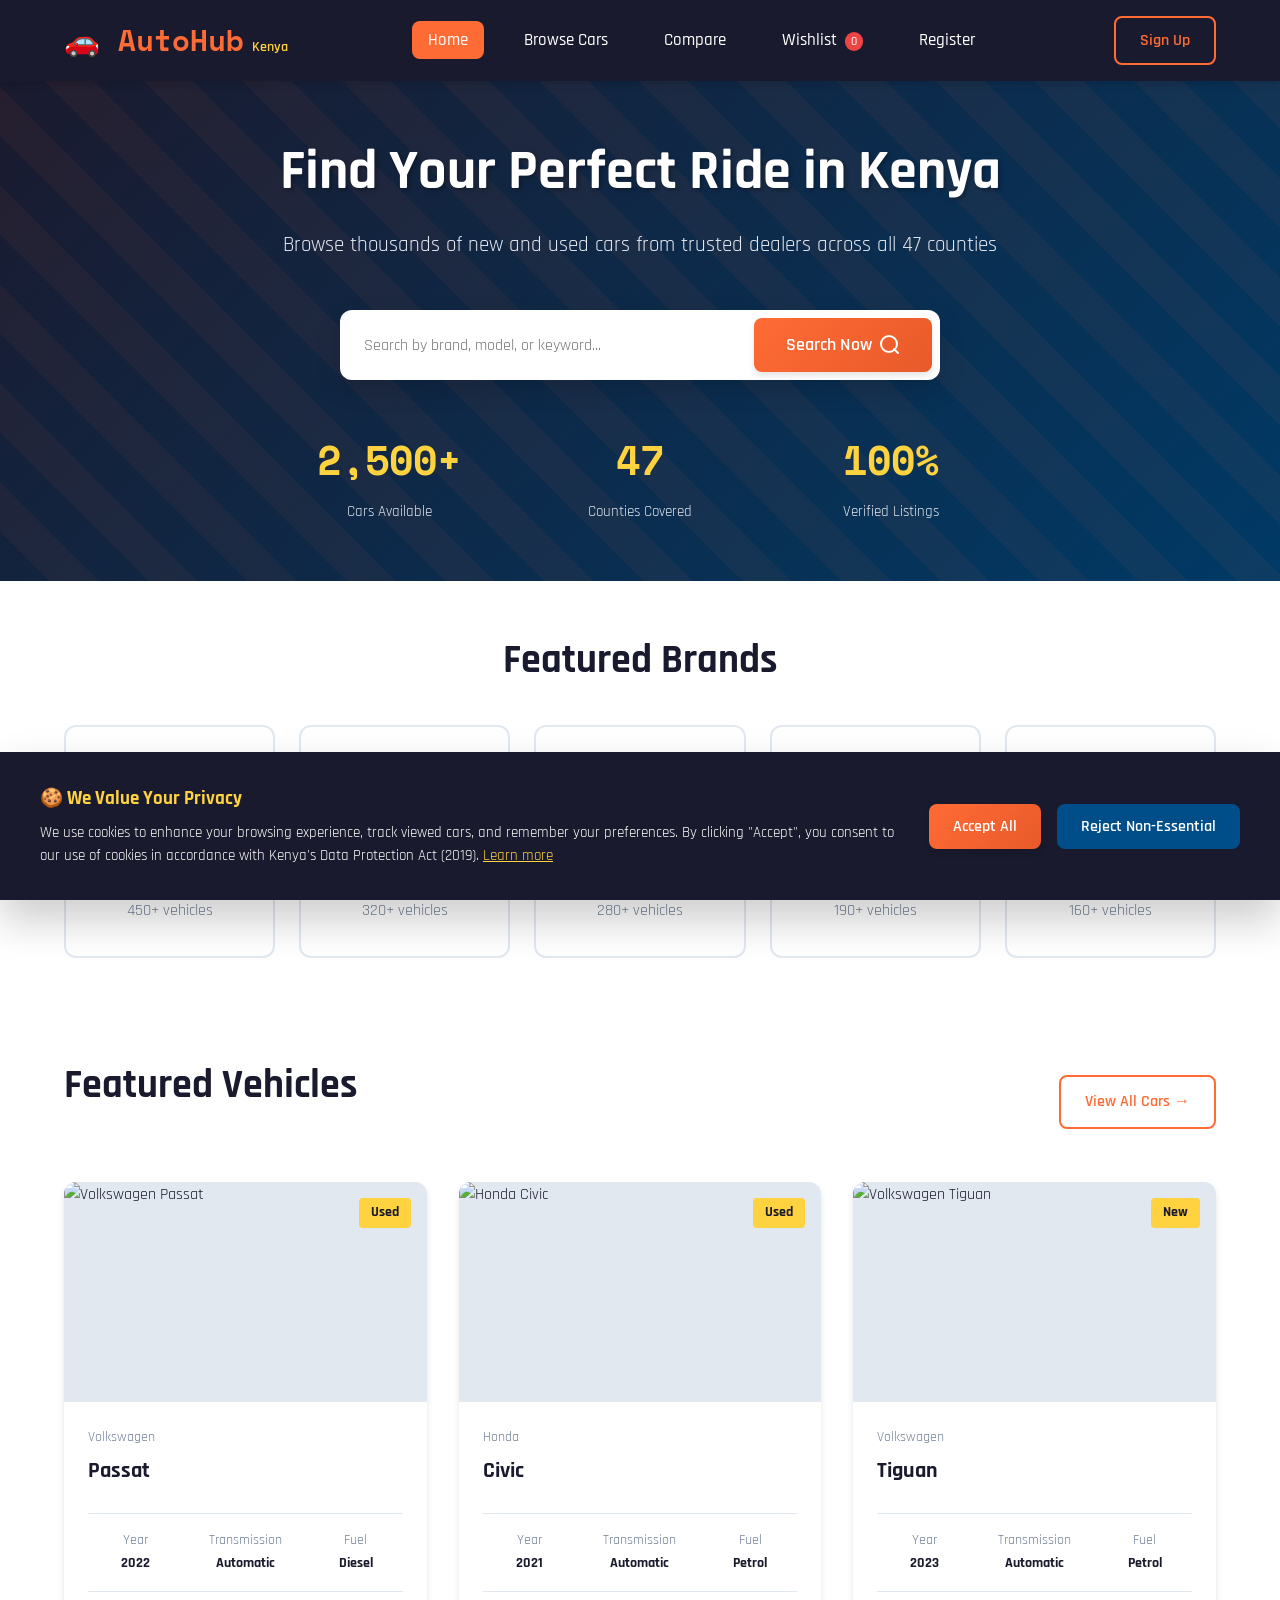
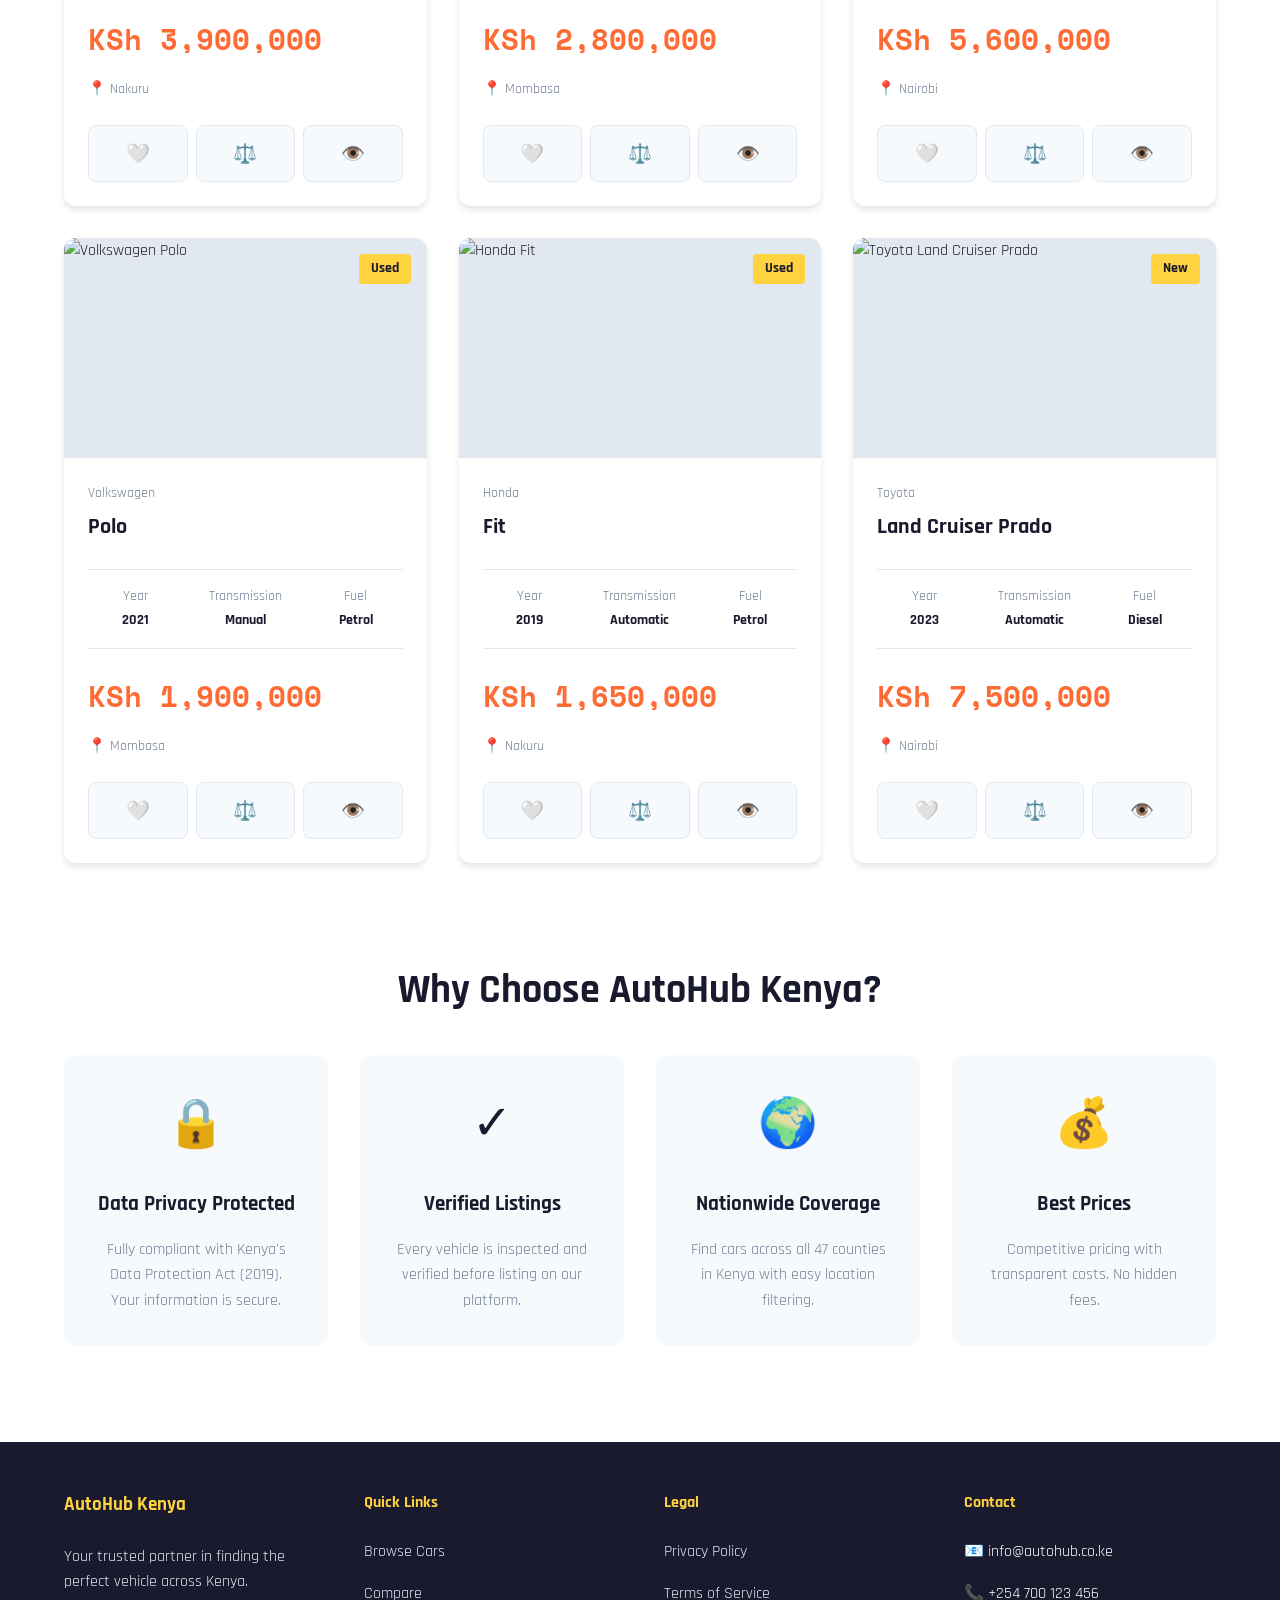
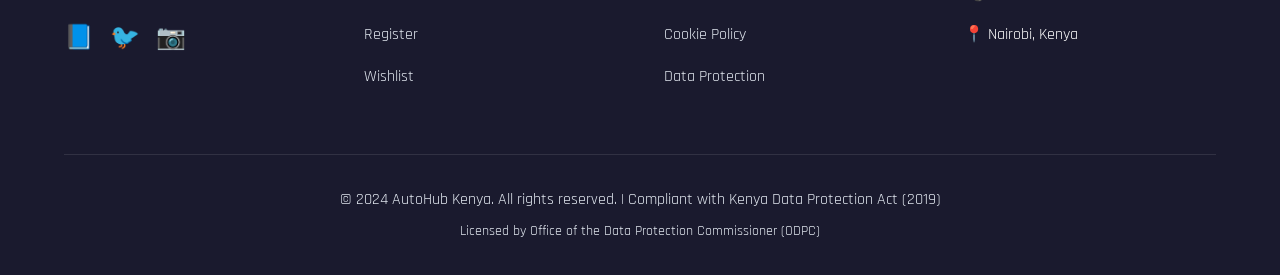
==== index.html @ 80963047 "Add files via upload" ====
<!DOCTYPE html>
<html lang="en">
<head>
    <meta charset="UTF-8">
    <meta name="viewport" content="width=device-width, initial-scale=1.0">
    <meta name="description" content="Kenya's trusted marketplace for new and used cars. Find Toyota, Nissan, Honda, Subaru, and Volkswagen vehicles.">
    <title>AutoHub Kenya - Your Trusted Car Marketplace</title>
    <link rel="stylesheet" href="styles.css">
    <link rel="preconnect" href="https://fonts.googleapis.com">
    <link rel="preconnect" href="https://fonts.gstatic.com" crossorigin>
    <link href="https://fonts.googleapis.com/css2?family=Rajdhani:wght@400;500;600;700&family=Space+Mono:wght@400;700&display=swap" rel="stylesheet">
</head>
<body>
    <!-- Cookie Consent Banner -->
    <div id="cookieConsent" class="cookie-consent hidden">
        <div class="cookie-content">
            <div class="cookie-text">
                <h3>🍪 We Value Your Privacy</h3>
                <p>We use cookies to enhance your browsing experience, track viewed cars, and remember your preferences. By clicking "Accept", you consent to our use of cookies in accordance with Kenya's Data Protection Act (2019). <a href="privacy.html">Learn more</a></p>
            </div>
            <div class="cookie-actions">
                <button id="acceptCookies" class="btn btn-primary">Accept All</button>
                <button id="rejectCookies" class="btn btn-secondary">Reject Non-Essential</button>
            </div>
        </div>
    </div>

    <!-- Navigation -->
    <nav class="navbar">
        <div class="container">
            <div class="nav-brand">
                <a href="index.html">
                    <span class="logo">🚗 AutoHub</span>
                    <span class="logo-subtitle">Kenya</span>
                </a>
            </div>
            <ul class="nav-menu" id="navMenu">
                <li><a href="index.html" class="active">Home</a></li>
                <li><a href="listings.html">Browse Cars</a></li>
                <li><a href="comparison.html">Compare</a></li>
                <li><a href="wishlist.html">Wishlist <span id="wishlistCount" class="badge">0</span></a></li>
                <li><a href="register.html">Register</a></li>
            </ul>
            <div class="nav-actions">
                <button class="btn btn-outline" onclick="location.href='register.html'">Sign Up</button>
                <button class="hamburger" id="hamburger">
                    <span></span>
                    <span></span>
                    <span></span>
                </button>
            </div>
        </div>
    </nav>

    <!-- Hero Section -->
    <section class="hero">
        <div class="hero-overlay"></div>
        <div class="hero-content">
            <h1 class="hero-title">Find Your Perfect Ride in Kenya</h1>
            <p class="hero-subtitle">Browse thousands of new and used cars from trusted dealers across all 47 counties</p>
            <div class="hero-search">
                <input type="text" placeholder="Search by brand, model, or keyword..." id="heroSearch">
                <button class="btn btn-primary btn-large" onclick="searchFromHero()">
                    <span>Search Now</span>
                    <svg width="20" height="20" viewBox="0 0 20 20" fill="none">
                        <path d="M9 17A8 8 0 1 0 9 1a8 8 0 0 0 0 16zM18 18l-4-4" stroke="currentColor" stroke-width="2" stroke-linecap="round"/>
                    </svg>
                </button>
            </div>
            <div class="hero-stats">
                <div class="stat">
                    <span class="stat-number">2,500+</span>
                    <span class="stat-label">Cars Available</span>
                </div>
                <div class="stat">
                    <span class="stat-number">47</span>
                    <span class="stat-label">Counties Covered</span>
                </div>
                <div class="stat">
                    <span class="stat-number">100%</span>
                    <span class="stat-label">Verified Listings</span>
                </div>
            </div>
        </div>
    </section>

    <!-- Featured Brands -->
    <section class="brands-section">
        <div class="container">
            <h2 class="section-title">Featured Brands</h2>
            <div class="brands-grid">
                <div class="brand-card" data-brand="toyota">
                    <div class="brand-icon">🚙</div>
                    <h3>Toyota</h3>
                    <p>450+ vehicles</p>
                </div>
                <div class="brand-card" data-brand="nissan">
                    <div class="brand-icon">🚗</div>
                    <h3>Nissan</h3>
                    <p>320+ vehicles</p>
                </div>
                <div class="brand-card" data-brand="honda">
                    <div class="brand-icon">🏎️</div>
                    <h3>Honda</h3>
                    <p>280+ vehicles</p>
                </div>
                <div class="brand-card" data-brand="subaru">
                    <div class="brand-icon">🚐</div>
                    <h3>Subaru</h3>
                    <p>190+ vehicles</p>
                </div>
                <div class="brand-card" data-brand="volkswagen">
                    <div class="brand-icon">🚕</div>
                    <h3>Volkswagen</h3>
                    <p>160+ vehicles</p>
                </div>
            </div>
        </div>
    </section>

    <!-- Featured Cars -->
    <section class="featured-section">
        <div class="container">
            <div class="section-header">
                <h2 class="section-title">Featured Vehicles</h2>
                <a href="listings.html" class="btn btn-outline">View All Cars →</a>
            </div>
            <div class="cars-grid" id="featuredCars">
                <!-- Featured cars will be dynamically loaded here -->
            </div>
        </div>
    </section>

    <!-- Why Choose Us -->
    <section class="features-section">
        <div class="container">
            <h2 class="section-title">Why Choose AutoHub Kenya?</h2>
            <div class="features-grid">
                <div class="feature-card">
                    <div class="feature-icon">🔒</div>
                    <h3>Data Privacy Protected</h3>
                    <p>Fully compliant with Kenya's Data Protection Act (2019). Your information is secure.</p>
                </div>
                <div class="feature-card">
                    <div class="feature-icon">✓</div>
                    <h3>Verified Listings</h3>
                    <p>Every vehicle is inspected and verified before listing on our platform.</p>
                </div>
                <div class="feature-card">
                    <div class="feature-icon">🌍</div>
                    <h3>Nationwide Coverage</h3>
                    <p>Find cars across all 47 counties in Kenya with easy location filtering.</p>
                </div>
                <div class="feature-card">
                    <div class="feature-icon">💰</div>
                    <h3>Best Prices</h3>
                    <p>Competitive pricing with transparent costs. No hidden fees.</p>
                </div>
            </div>
        </div>
    </section>

    <!-- Footer -->
    <footer class="footer">
        <div class="container">
            <div class="footer-grid">
                <div class="footer-col">
                    <h3>AutoHub Kenya</h3>
                    <p>Your trusted partner in finding the perfect vehicle across Kenya.</p>
                    <div class="social-links">
                        <a href="#" aria-label="Facebook">📘</a>
                        <a href="#" aria-label="Twitter">🐦</a>
                        <a href="#" aria-label="Instagram">📷</a>
                    </div>
                </div>
                <div class="footer-col">
                    <h4>Quick Links</h4>
                    <ul>
                        <li><a href="listings.html">Browse Cars</a></li>
                        <li><a href="comparison.html">Compare</a></li>
                        <li><a href="register.html">Register</a></li>
                        <li><a href="wishlist.html">Wishlist</a></li>
                    </ul>
                </div>
                <div class="footer-col">
                    <h4>Legal</h4>
                    <ul>
                        <li><a href="privacy.html">Privacy Policy</a></li>
                        <li><a href="terms.html">Terms of Service</a></li>
                        <li><a href="privacy.html#cookies">Cookie Policy</a></li>
                        <li><a href="privacy.html#data-protection">Data Protection</a></li>
                    </ul>
                </div>
                <div class="footer-col">
                    <h4>Contact</h4>
                    <ul>
                        <li>📧 info@autohub.co.ke</li>
                        <li>📞 +254 700 123 456</li>
                        <li>📍 Nairobi, Kenya</li>
                    </ul>
                </div>
            </div>
            <div class="footer-bottom">
                <p>&copy; 2024 AutoHub Kenya. All rights reserved. | Compliant with Kenya Data Protection Act (2019)</p>
                <p class="footer-legal">Licensed by Office of the Data Protection Commissioner (ODPC)</p>
            </div>
        </div>
    </footer>

    <script src="script.js"></script>
</body>
</html>
---- styles.css ----
/* ========================================
   AutoHub Kenya - Modern Car Marketplace
   Professional & Vibrant Design System
   ======================================== */

/* CSS Variables */
:root {
    /* Primary Colors - Vibrant Automotive Theme */
    --primary-color: #FF6B35;
    --primary-dark: #E85A2A;
    --primary-light: #FF8C61;
    --secondary-color: #004E89;
    --secondary-dark: #003A66;
    --accent-color: #FFD23F;
    
    /* Neutral Colors */
    --dark: #1A1A2E;
    --dark-secondary: #16213E;
    --gray-dark: #4A5568;
    --gray-medium: #718096;
    --gray-light: #E2E8F0;
    --gray-ultralight: #F7FAFC;
    --white: #FFFFFF;
    
    /* Status Colors */
    --success: #10B981;
    --error: #EF4444;
    --warning: #F59E0B;
    --info: #3B82F6;
    
    /* Typography */
    --font-primary: 'Rajdhani', sans-serif;
    --font-mono: 'Space Mono', monospace;
    
    /* Spacing */
    --spacing-xs: 0.5rem;
    --spacing-sm: 1rem;
    --spacing-md: 1.5rem;
    --spacing-lg: 2rem;
    --spacing-xl: 3rem;
    
    /* Border Radius */
    --radius-sm: 4px;
    --radius-md: 8px;
    --radius-lg: 12px;
    --radius-xl: 20px;
    
    /* Shadows */
    --shadow-sm: 0 1px 3px rgba(0,0,0,0.12);
    --shadow-md: 0 4px 6px rgba(0,0,0,0.1);
    --shadow-lg: 0 10px 25px rgba(0,0,0,0.15);
    --shadow-xl: 0 20px 40px rgba(0,0,0,0.2);
    
    /* Transitions */
    --transition-fast: 0.2s ease;
    --transition-normal: 0.3s ease;
    --transition-slow: 0.5s ease;
}

/* Reset & Base Styles */
* {
    margin: 0;
    padding: 0;
    box-sizing: border-box;
}

html {
    scroll-behavior: smooth;
}

body {
    font-family: var(--font-primary);
    background: var(--white);
    color: var(--dark);
    line-height: 1.6;
    overflow-x: hidden;
}

img {
    max-width: 100%;
    height: auto;
    display: block;
}

a {
    text-decoration: none;
    color: inherit;
    transition: var(--transition-fast);
}

ul {
    list-style: none;
}

/* Container */
.container {
    max-width: 1200px;
    margin: 0 auto;
    padding: 0 var(--spacing-md);
}

.container-narrow {
    max-width: 900px;
    margin: 0 auto;
    padding: 0 var(--spacing-md);
}

/* ========================================
   NAVIGATION BAR
   ======================================== */
.navbar {
    background: var(--dark);
    padding: var(--spacing-sm) 0;
    position: sticky;
    top: 0;
    z-index: 1000;
    box-shadow: var(--shadow-md);
}

.navbar .container {
    display: flex;
    justify-content: space-between;
    align-items: center;
}

.nav-brand a {
    display: flex;
    align-items: baseline;
    gap: var(--spacing-xs);
}

.logo {
    font-size: 1.8rem;
    font-weight: 700;
    color: var(--primary-color);
    font-family: var(--font-mono);
}

.logo-subtitle {
    font-size: 0.9rem;
    color: var(--accent-color);
    font-weight: 600;
}

.nav-menu {
    display: flex;
    gap: var(--spacing-md);
    align-items: center;
}

.nav-menu a {
    color: var(--white);
    font-weight: 500;
    font-size: 1.05rem;
    padding: var(--spacing-xs) var(--spacing-sm);
    border-radius: var(--radius-md);
    transition: var(--transition-fast);
    position: relative;
}

.nav-menu a:hover {
    background: rgba(255,255,255,0.1);
    color: var(--accent-color);
}

.nav-menu a.active {
    background: var(--primary-color);
    color: var(--white);
}

.badge {
    background: var(--error);
    color: var(--white);
    padding: 2px 6px;
    border-radius: 10px;
    font-size: 0.75rem;
    margin-left: 4px;
}

.hamburger {
    display: none;
    flex-direction: column;
    gap: 4px;
    background: none;
    border: none;
    cursor: pointer;
}

.hamburger span {
    width: 25px;
    height: 3px;
    background: var(--white);
    border-radius: 2px;
    transition: var(--transition-fast);
}

/* ========================================
   BUTTONS
   ======================================== */
.btn {
    padding: 0.75rem 1.5rem;
    border-radius: var(--radius-md);
    font-weight: 600;
    font-size: 1rem;
    border: none;
    cursor: pointer;
    transition: var(--transition-normal);
    display: inline-flex;
    align-items: center;
    gap: var(--spacing-xs);
    text-align: center;
    justify-content: center;
    font-family: var(--font-primary);
}

.btn-primary {
    background: linear-gradient(135deg, var(--primary-color), var(--primary-dark));
    color: var(--white);
    box-shadow: var(--shadow-md);
}

.btn-primary:hover {
    transform: translateY(-2px);
    box-shadow: var(--shadow-lg);
}

.btn-secondary {
    background: var(--secondary-color);
    color: var(--white);
}

.btn-secondary:hover {
    background: var(--secondary-dark);
}

.btn-outline {
    background: transparent;
    border: 2px solid var(--primary-color);
    color: var(--primary-color);
}

.btn-outline:hover {
    background: var(--primary-color);
    color: var(--white);
}

.btn-large {
    padding: 1rem 2rem;
    font-size: 1.1rem;
}

.btn-full {
    width: 100%;
}

/* ========================================
   HERO SECTION
   ======================================== */
.hero {
    position: relative;
    min-height: 500px;
    background: linear-gradient(135deg, var(--dark) 0%, var(--secondary-dark) 100%);
    display: flex;
    align-items: center;
    padding: var(--spacing-xl) 0;
    overflow: hidden;
}

.hero::before {
    content: '';
    position: absolute;
    top: 0;
    left: 0;
    right: 0;
    bottom: 0;
    background-image: 
        repeating-linear-gradient(45deg, transparent, transparent 35px, rgba(255,107,53,0.05) 35px, rgba(255,107,53,0.05) 70px);
    pointer-events: none;
}

.hero-content {
    position: relative;
    z-index: 2;
    text-align: center;
    max-width: 900px;
    margin: 0 auto;
    padding: 0 var(--spacing-md);
}

.hero-title {
    font-size: 3.5rem;
    font-weight: 700;
    color: var(--white);
    margin-bottom: var(--spacing-md);
    line-height: 1.2;
    text-shadow: 2px 2px 4px rgba(0,0,0,0.3);
}

.hero-subtitle {
    font-size: 1.3rem;
    color: var(--gray-light);
    margin-bottom: var(--spacing-xl);
}

.hero-search {
    display: flex;
    gap: var(--spacing-sm);
    max-width: 600px;
    margin: 0 auto var(--spacing-lg);
    background: var(--white);
    padding: var(--spacing-xs);
    border-radius: var(--radius-lg);
    box-shadow: var(--shadow-lg);
}

.hero-search input {
    flex: 1;
    border: none;
    padding: var(--spacing-sm);
    font-size: 1rem;
    font-family: var(--font-primary);
    outline: none;
}

.hero-stats {
    display: grid;
    grid-template-columns: repeat(3, 1fr);
    gap: var(--spacing-lg);
    margin-top: var(--spacing-xl);
}

.stat {
    text-align: center;
}

.stat-number {
    display: block;
    font-size: 2.5rem;
    font-weight: 700;
    color: var(--accent-color);
    font-family: var(--font-mono);
}

.stat-label {
    display: block;
    color: var(--gray-light);
    font-size: 0.95rem;
    margin-top: var(--spacing-xs);
}

/* ========================================
   SECTIONS
   ======================================== */
.brands-section,
.featured-section,
.features-section {
    padding: var(--spacing-xl) 0;
}

.section-title {
    font-size: 2.5rem;
    font-weight: 700;
    color: var(--dark);
    margin-bottom: var(--spacing-lg);
    text-align: center;
}

.section-header {
    display: flex;
    justify-content: space-between;
    align-items: center;
    margin-bottom: var(--spacing-lg);
}

/* ========================================
   BRAND CARDS
   ======================================== */
.brands-grid {
    display: grid;
    grid-template-columns: repeat(auto-fit, minmax(200px, 1fr));
    gap: var(--spacing-md);
}

.brand-card {
    background: var(--white);
    border: 2px solid var(--gray-light);
    border-radius: var(--radius-lg);
    padding: var(--spacing-lg);
    text-align: center;
    cursor: pointer;
    transition: var(--transition-normal);
}

.brand-card:hover {
    border-color: var(--primary-color);
    transform: translateY(-5px);
    box-shadow: var(--shadow-lg);
}

.brand-icon {
    font-size: 3rem;
    margin-bottom: var(--spacing-sm);
}

.brand-card h3 {
    font-size: 1.5rem;
    color: var(--dark);
    margin-bottom: var(--spacing-xs);
}

.brand-card p {
    color: var(--gray-medium);
}

/* ========================================
   CAR CARDS
   ======================================== */
.cars-grid {
    display: grid;
    grid-template-columns: repeat(auto-fill, minmax(300px, 1fr));
    gap: var(--spacing-lg);
}

.car-card {
    background: var(--white);
    border-radius: var(--radius-lg);
    overflow: hidden;
    box-shadow: var(--shadow-md);
    transition: var(--transition-normal);
    position: relative;
}

.car-card:hover {
    transform: translateY(-8px);
    box-shadow: var(--shadow-xl);
}

.car-image {
    width: 100%;
    height: 220px;
    object-fit: cover;
    background: var(--gray-light);
}

.car-badge {
    position: absolute;
    top: var(--spacing-sm);
    right: var(--spacing-sm);
    background: var(--accent-color);
    color: var(--dark);
    padding: 4px 12px;
    border-radius: var(--radius-sm);
    font-weight: 700;
    font-size: 0.85rem;
}

.car-info {
    padding: var(--spacing-md);
}

.car-brand {
    color: var(--gray-medium);
    font-size: 0.9rem;
    margin-bottom: 4px;
}

.car-title {
    font-size: 1.4rem;
    font-weight: 700;
    color: var(--dark);
    margin-bottom: var(--spacing-sm);
}

.car-specs {
    display: grid;
    grid-template-columns: repeat(3, 1fr);
    gap: var(--spacing-sm);
    margin: var(--spacing-md) 0;
    padding: var(--spacing-sm) 0;
    border-top: 1px solid var(--gray-light);
    border-bottom: 1px solid var(--gray-light);
}

.spec-item {
    text-align: center;
    font-size: 0.85rem;
}

.spec-label {
    display: block;
    color: var(--gray-medium);
    margin-bottom: 2px;
}

.spec-value {
    display: block;
    font-weight: 700;
    color: var(--dark);
}

.car-price {
    font-size: 1.8rem;
    font-weight: 700;
    color: var(--primary-color);
    margin: var(--spacing-sm) 0;
    font-family: var(--font-mono);
}

.car-location {
    color: var(--gray-medium);
    font-size: 0.9rem;
    margin-bottom: var(--spacing-md);
}

.car-actions {
    display: grid;
    grid-template-columns: 1fr 1fr 1fr;
    gap: var(--spacing-xs);
}

.icon-btn {
    padding: var(--spacing-sm);
    background: var(--gray-ultralight);
    border: 1px solid var(--gray-light);
    border-radius: var(--radius-md);
    cursor: pointer;
    transition: var(--transition-fast);
    font-size: 1.2rem;
    display: flex;
    align-items: center;
    justify-content: center;
}

.icon-btn:hover {
    background: var(--primary-color);
    color: var(--white);
    border-color: var(--primary-color);
}

.icon-btn.active {
    background: var(--primary-color);
    color: var(--white);
    border-color: var(--primary-color);
}

/* ========================================
   FEATURES GRID
   ======================================== */
.features-grid {
    display: grid;
    grid-template-columns: repeat(auto-fit, minmax(250px, 1fr));
    gap: var(--spacing-lg);
}

.feature-card {
    background: var(--gray-ultralight);
    padding: var(--spacing-lg);
    border-radius: var(--radius-lg);
    text-align: center;
    transition: var(--transition-normal);
}

.feature-card:hover {
    background: var(--white);
    box-shadow: var(--shadow-lg);
    transform: translateY(-5px);
}

.feature-icon {
    font-size: 3rem;
    margin-bottom: var(--spacing-md);
}

.feature-card h3 {
    font-size: 1.3rem;
    color: var(--dark);
    margin-bottom: var(--spacing-sm);
}

.feature-card p {
    color: var(--gray-medium);
}

/* ========================================
   COOKIE CONSENT BANNER
   ======================================== */
.cookie-consent {
    position: fixed;
    bottom: 0;
    left: 0;
    right: 0;
    background: var(--dark);
    color: var(--white);
    padding: var(--spacing-lg);
    box-shadow: var(--shadow-xl);
    z-index: 9999;
    animation: slideUp 0.5s ease;
}

@keyframes slideUp {
    from {
        transform: translateY(100%);
    }
    to {
        transform: translateY(0);
    }
}

.cookie-content {
    max-width: 1200px;
    margin: 0 auto;
    display: flex;
    justify-content: space-between;
    align-items: center;
    gap: var(--spacing-lg);
}

.cookie-text h3 {
    margin-bottom: var(--spacing-xs);
    color: var(--accent-color);
}

.cookie-text p {
    font-size: 0.95rem;
    line-height: 1.5;
}

.cookie-text a {
    color: var(--accent-color);
    text-decoration: underline;
}

.cookie-actions {
    display: flex;
    gap: var(--spacing-sm);
    flex-shrink: 0;
}

/* ========================================
   LISTINGS PAGE
   ======================================== */
.listings-page {
    padding: var(--spacing-xl) 0;
    background: var(--gray-ultralight);
    min-height: 100vh;
}

.page-header {
    text-align: center;
    margin-bottom: var(--spacing-xl);
}

.page-header h1 {
    font-size: 2.5rem;
    color: var(--dark);
    margin-bottom: var(--spacing-sm);
}

.page-header p {
    color: var(--gray-medium);
    font-size: 1.1rem;
}

.search-filter-section {
    display: flex;
    gap: var(--spacing-md);
    margin-bottom: var(--spacing-lg);
}

.search-box {
    flex: 1;
    display: flex;
    background: var(--white);
    border-radius: var(--radius-lg);
    box-shadow: var(--shadow-sm);
    overflow: hidden;
}

.search-input {
    flex: 1;
    padding: var(--spacing-md);
    border: none;
    font-size: 1rem;
    font-family: var(--font-primary);
    outline: none;
}

.search-btn,
.filter-toggle {
    padding: var(--spacing-md) var(--spacing-lg);
    background: var(--primary-color);
    color: var(--white);
    border: none;
    cursor: pointer;
    transition: var(--transition-fast);
}

.search-btn:hover,
.filter-toggle:hover {
    background: var(--primary-dark);
}

.filter-toggle {
    display: none;
    gap: var(--spacing-xs);
    align-items: center;
    border-radius: var(--radius-lg);
}

.listings-layout {
    display: grid;
    grid-template-columns: 280px 1fr;
    gap: var(--spacing-lg);
}

/* ========================================
   FILTERS SIDEBAR
   ======================================== */
.filters-sidebar {
    background: var(--white);
    padding: var(--spacing-lg);
    border-radius: var(--radius-lg);
    box-shadow: var(--shadow-sm);
    height: fit-content;
    position: sticky;
    top: 80px;
}

.filters-header {
    display: flex;
    justify-content: space-between;
    align-items: center;
    margin-bottom: var(--spacing-lg);
}

.filters-header h3 {
    font-size: 1.3rem;
    color: var(--dark);
}

.clear-filters {
    background: none;
    border: none;
    color: var(--primary-color);
    cursor: pointer;
    font-size: 0.9rem;
    font-weight: 600;
}

.filter-group {
    margin-bottom: var(--spacing-lg);
}

.filter-label {
    display: block;
    font-weight: 600;
    color: var(--dark);
    margin-bottom: var(--spacing-xs);
}

.filter-select,
.filter-input {
    width: 100%;
    padding: var(--spacing-sm);
    border: 1px solid var(--gray-light);
    border-radius: var(--radius-md);
    font-size: 1rem;
    font-family: var(--font-primary);
    outline: none;
    transition: var(--transition-fast);
}

.filter-select:focus,
.filter-input:focus {
    border-color: var(--primary-color);
}

.year-range {
    display: grid;
    grid-template-columns: 1fr auto 1fr;
    gap: var(--spacing-xs);
    align-items: center;
}

.filter-select-small {
    width: 100%;
}

.price-inputs {
    display: grid;
    grid-template-columns: 1fr auto 1fr;
    gap: var(--spacing-xs);
    align-items: center;
    margin-bottom: var(--spacing-sm);
}

.slider {
    width: 100%;
    margin: var(--spacing-sm) 0;
}

.price-range-display {
    text-align: center;
    color: var(--gray-medium);
    font-size: 0.9rem;
}

/* ========================================
   LISTINGS CONTENT
   ======================================== */
.listings-toolbar {
    display: flex;
    justify-content: space-between;
    align-items: center;
    margin-bottom: var(--spacing-lg);
    padding: var(--spacing-md);
    background: var(--white);
    border-radius: var(--radius-lg);
    box-shadow: var(--shadow-sm);
}

.results-info {
    font-weight: 600;
    color: var(--dark);
}

.sort-controls {
    display: flex;
    gap: var(--spacing-sm);
    align-items: center;
}

.sort-select {
    padding: var(--spacing-xs) var(--spacing-sm);
    border: 1px solid var(--gray-light);
    border-radius: var(--radius-md);
    font-family: var(--font-primary);
}

.no-results {
    text-align: center;
    padding: var(--spacing-xl);
    background: var(--white);
    border-radius: var(--radius-lg);
}

.no-results-icon {
    font-size: 4rem;
    margin-bottom: var(--spacing-md);
}

.no-results h3 {
    font-size: 1.5rem;
    color: var(--dark);
    margin-bottom: var(--spacing-sm);
}

.no-results p {
    color: var(--gray-medium);
    margin-bottom: var(--spacing-lg);
}

/* ========================================
   REGISTRATION PAGE
   ======================================== */
.registration-section {
    padding: var(--spacing-xl) 0;
    background: var(--gray-ultralight);
    min-height: 100vh;
}

.registration-wrapper {
    display: grid;
    grid-template-columns: 1fr 1fr;
    gap: var(--spacing-xl);
    max-width: 1200px;
    margin: 0 auto;
}

.registration-info {
    padding: var(--spacing-lg);
}

.registration-info h1 {
    font-size: 2.5rem;
    color: var(--dark);
    margin-bottom: var(--spacing-sm);
}

.registration-subtitle {
    color: var(--gray-medium);
    font-size: 1.1rem;
    margin-bottom: var(--spacing-xl);
}

.benefits-list h3 {
    font-size: 1.3rem;
    color: var(--dark);
    margin-bottom: var(--spacing-md);
}

.benefit-item {
    display: flex;
    gap: var(--spacing-md);
    margin-bottom: var(--spacing-lg);
}

.benefit-icon {
    flex-shrink: 0;
    width: 30px;
    height: 30px;
    background: var(--success);
    color: var(--white);
    border-radius: 50%;
    display: flex;
    align-items: center;
    justify-content: center;
    font-weight: 700;
}

.benefit-item h4 {
    color: var(--dark);
    margin-bottom: 4px;
}

.benefit-item p {
    color: var(--gray-medium);
    font-size: 0.9rem;
}

.privacy-notice {
    background: var(--info);
    color: var(--white);
    padding: var(--spacing-md);
    border-radius: var(--radius-md);
    margin-top: var(--spacing-xl);
}

.privacy-notice a {
    color: var(--accent-color);
    text-decoration: underline;
}

.registration-form-container {
    background: var(--white);
    padding: var(--spacing-xl);
    border-radius: var(--radius-lg);
    box-shadow: var(--shadow-lg);
}

.registration-form h2 {
    font-size: 2rem;
    color: var(--dark);
    margin-bottom: var(--spacing-lg);
}

.form-group {
    margin-bottom: var(--spacing-lg);
}

.form-label {
    display: block;
    font-weight: 600;
    color: var(--dark);
    margin-bottom: var(--spacing-xs);
}

.required {
    color: var(--error);
}

.form-input,
.form-select {
    width: 100%;
    padding: var(--spacing-sm);
    border: 2px solid var(--gray-light);
    border-radius: var(--radius-md);
    font-size: 1rem;
    font-family: var(--font-primary);
    outline: none;
    transition: var(--transition-fast);
}

.form-input:focus,
.form-select:focus {
    border-color: var(--primary-color);
}

.form-input.error,
.form-select.error {
    border-color: var(--error);
}

.help-text {
    display: block;
    font-size: 0.85rem;
    color: var(--gray-medium);
    margin-top: 4px;
}

.error-message {
    display: block;
    color: var(--error);
    font-size: 0.85rem;
    margin-top: 4px;
    font-weight: 500;
}

.checkbox-group {
    margin-bottom: var(--spacing-md);
}

.checkbox-label {
    display: flex;
    align-items: flex-start;
    gap: var(--spacing-sm);
    cursor: pointer;
}

.checkbox-label input[type="checkbox"] {
    margin-top: 4px;
    width: 18px;
    height: 18px;
    cursor: pointer;
}

.checkbox-text {
    font-size: 0.95rem;
    color: var(--dark);
}

.checkbox-text a {
    color: var(--primary-color);
    text-decoration: underline;
}

.form-footer {
    text-align: center;
    margin-top: var(--spacing-lg);
    color: var(--gray-medium);
}

.form-footer .link {
    color: var(--primary-color);
    font-weight: 600;
}

.success-message {
    text-align: center;
    padding: var(--spacing-xl);
}

.success-icon {
    width: 80px;
    height: 80px;
    background: var(--success);
    color: var(--white);
    border-radius: 50%;
    display: flex;
    align-items: center;
    justify-content: center;
    font-size: 3rem;
    margin: 0 auto var(--spacing-lg);
}

.success-message h3 {
    font-size: 1.8rem;
    color: var(--dark);
    margin-bottom: var(--spacing-sm);
}

/* ========================================
   LEGAL PAGES
   ======================================== */
.legal-page {
    padding: var(--spacing-xl) 0;
    background: var(--gray-ultralight);
    min-height: 100vh;
}

.legal-header {
    text-align: center;
    margin-bottom: var(--spacing-xl);
    padding: var(--spacing-xl);
    background: var(--white);
    border-radius: var(--radius-lg);
    box-shadow: var(--shadow-sm);
}

.legal-header h1 {
    font-size: 2.5rem;
    color: var(--dark);
    margin-bottom: var(--spacing-sm);
}

.legal-updated {
    color: var(--gray-medium);
    font-size: 0.9rem;
    margin-bottom: var(--spacing-md);
}

.legal-intro {
    color: var(--gray-dark);
    font-size: 1.1rem;
    max-width: 700px;
    margin: 0 auto;
}

.legal-content {
    background: var(--white);
    padding: var(--spacing-xl);
    border-radius: var(--radius-lg);
    box-shadow: var(--shadow-sm);
}

.legal-content section {
    margin-bottom: var(--spacing-xl);
}

.legal-content h2 {
    font-size: 1.8rem;
    color: var(--dark);
    margin-bottom: var(--spacing-md);
    padding-bottom: var(--spacing-sm);
    border-bottom: 3px solid var(--primary-color);
}

.legal-content h3 {
    font-size: 1.3rem;
    color: var(--dark);
    margin-top: var(--spacing-lg);
    margin-bottom: var(--spacing-sm);
}

.legal-content p {
    color: var(--gray-dark);
    margin-bottom: var(--spacing-md);
    line-height: 1.8;
}

.legal-content ul,
.legal-content ol {
    margin-left: var(--spacing-lg);
    margin-bottom: var(--spacing-md);
}

.legal-content li {
    color: var(--gray-dark);
    margin-bottom: var(--spacing-sm);
    line-height: 1.8;
}

.legal-content ul li {
    list-style: disc;
}

.legal-content ol li {
    list-style: decimal;
}

.legal-acknowledgment {
    background: var(--gray-ultralight);
    padding: var(--spacing-lg);
    border-radius: var(--radius-md);
    border-left: 4px solid var(--primary-color);
}

.legal-footer {
    display: flex;
    gap: var(--spacing-md);
    justify-content: center;
    margin-top: var(--spacing-xl);
}

/* ========================================
   COMPARISON PAGE
   ======================================== */
.comparison-page,
.wishlist-page {
    padding: var(--spacing-xl) 0;
    background: var(--gray-ultralight);
    min-height: 100vh;
}

.comparison-controls,
.wishlist-controls {
    display: flex;
    justify-content: space-between;
    align-items: center;
    margin-bottom: var(--spacing-lg);
}

.comparison-table-wrapper {
    overflow-x: auto;
    background: var(--white);
    border-radius: var(--radius-lg);
    box-shadow: var(--shadow-md);
}

.comparison-table {
    width: 100%;
    border-collapse: collapse;
}

.comparison-table th,
.comparison-table td {
    padding: var(--spacing-md);
    border-bottom: 1px solid var(--gray-light);
}

.comparison-table th {
    background: var(--dark);
    color: var(--white);
    font-weight: 700;
    text-align: left;
}

.sticky-col {
    position: sticky;
    left: 0;
    background: var(--dark);
    z-index: 1;
}

.comparison-table td {
    background: var(--white);
    color: var(--dark);
}

.comparison-table tr:hover td {
    background: var(--gray-ultralight);
}

/* ========================================
   EMPTY STATES
   ======================================== */
.empty-state {
    text-align: center;
    padding: var(--spacing-xl);
    background: var(--white);
    border-radius: var(--radius-lg);
    box-shadow: var(--shadow-sm);
}

.empty-icon {
    font-size: 5rem;
    margin-bottom: var(--spacing-lg);
}

.empty-state h2 {
    font-size: 2rem;
    color: var(--dark);
    margin-bottom: var(--spacing-sm);
}

.empty-state p {
    color: var(--gray-medium);
    margin-bottom: var(--spacing-lg);
}

/* ========================================
   FOOTER
   ======================================== */
.footer {
    background: var(--dark);
    color: var(--white);
    padding: var(--spacing-xl) 0 var(--spacing-lg);
    margin-top: var(--spacing-xl);
}

.footer-grid {
    display: grid;
    grid-template-columns: repeat(auto-fit, minmax(200px, 1fr));
    gap: var(--spacing-xl);
    margin-bottom: var(--spacing-xl);
}

.footer-col h3,
.footer-col h4 {
    color: var(--accent-color);
    margin-bottom: var(--spacing-md);
}

.footer-col p {
    color: var(--gray-light);
    line-height: 1.6;
}

.footer-col ul li {
    margin-bottom: var(--spacing-sm);
}

.footer-col ul li a {
    color: var(--gray-light);
    transition: var(--transition-fast);
}

.footer-col ul li a:hover {
    color: var(--accent-color);
}

.social-links {
    display: flex;
    gap: var(--spacing-sm);
    margin-top: var(--spacing-md);
}

.social-links a {
    font-size: 1.5rem;
    transition: var(--transition-fast);
}

.social-links a:hover {
    transform: scale(1.2);
}

.footer-bottom {
    text-align: center;
    padding-top: var(--spacing-lg);
    border-top: 1px solid rgba(255,255,255,0.1);
    color: var(--gray-light);
}

.footer-legal {
    margin-top: var(--spacing-xs);
    font-size: 0.9rem;
}

/* ========================================
   UTILITY CLASSES
   ======================================== */
.hidden {
    display: none !important;
}

.text-center {
    text-align: center;
}

.mt-1 { margin-top: var(--spacing-sm); }
.mt-2 { margin-top: var(--spacing-md); }
.mt-3 { margin-top: var(--spacing-lg); }

.mb-1 { margin-bottom: var(--spacing-sm); }
.mb-2 { margin-bottom: var(--spacing-md); }
.mb-3 { margin-bottom: var(--spacing-lg); }

/* ========================================
   RESPONSIVE DESIGN
   ======================================== */
@media (max-width: 968px) {
    .nav-menu {
        display: none;
        position: absolute;
        top: 100%;
        left: 0;
        right: 0;
        background: var(--dark);
        flex-direction: column;
        padding: var(--spacing-md);
        box-shadow: var(--shadow-lg);
    }
    
    .nav-menu.active {
        display: flex;
    }
    
    .hamburger {
        display: flex;
    }
    
    .listings-layout {
        grid-template-columns: 1fr;
    }
    
    .filter-toggle {
        display: flex;
    }
    
    .filters-sidebar {
        display: none;
    }
    
    .filters-sidebar.active {
        display: block;
        position: fixed;
        top: 0;
        left: 0;
        right: 0;
        bottom: 0;
        z-index: 1000;
        overflow-y: auto;
    }
    
    .registration-wrapper {
        grid-template-columns: 1fr;
    }
    
    .hero-title {
        font-size: 2.5rem;
    }
    
    .hero-stats {
        grid-template-columns: 1fr;
    }
}

@media (max-width: 640px) {
    .hero-search {
        flex-direction: column;
    }
    
    .car-specs {
        grid-template-columns: 1fr;
    }
    
    .cookie-content {
        flex-direction: column;
        text-align: center;
    }
    
    .cookie-actions {
        width: 100%;
        flex-direction: column;
    }
    
    .section-header {
        flex-direction: column;
        gap: var(--spacing-md);
    }
}

/* ========================================
   ANIMATIONS
   ======================================== */
@keyframes fadeIn {
    from {
        opacity: 0;
        transform: translateY(20px);
    }
    to {
        opacity: 1;
        transform: translateY(0);
    }
}

.car-card,
.brand-card,
.feature-card {
    animation: fadeIn 0.5s ease;
}

/* ========================================
   PRINT STYLES
   ======================================== */
@media print {
    .navbar,
    .cookie-consent,
    .footer,
    .btn {
        display: none !important;
    }
}
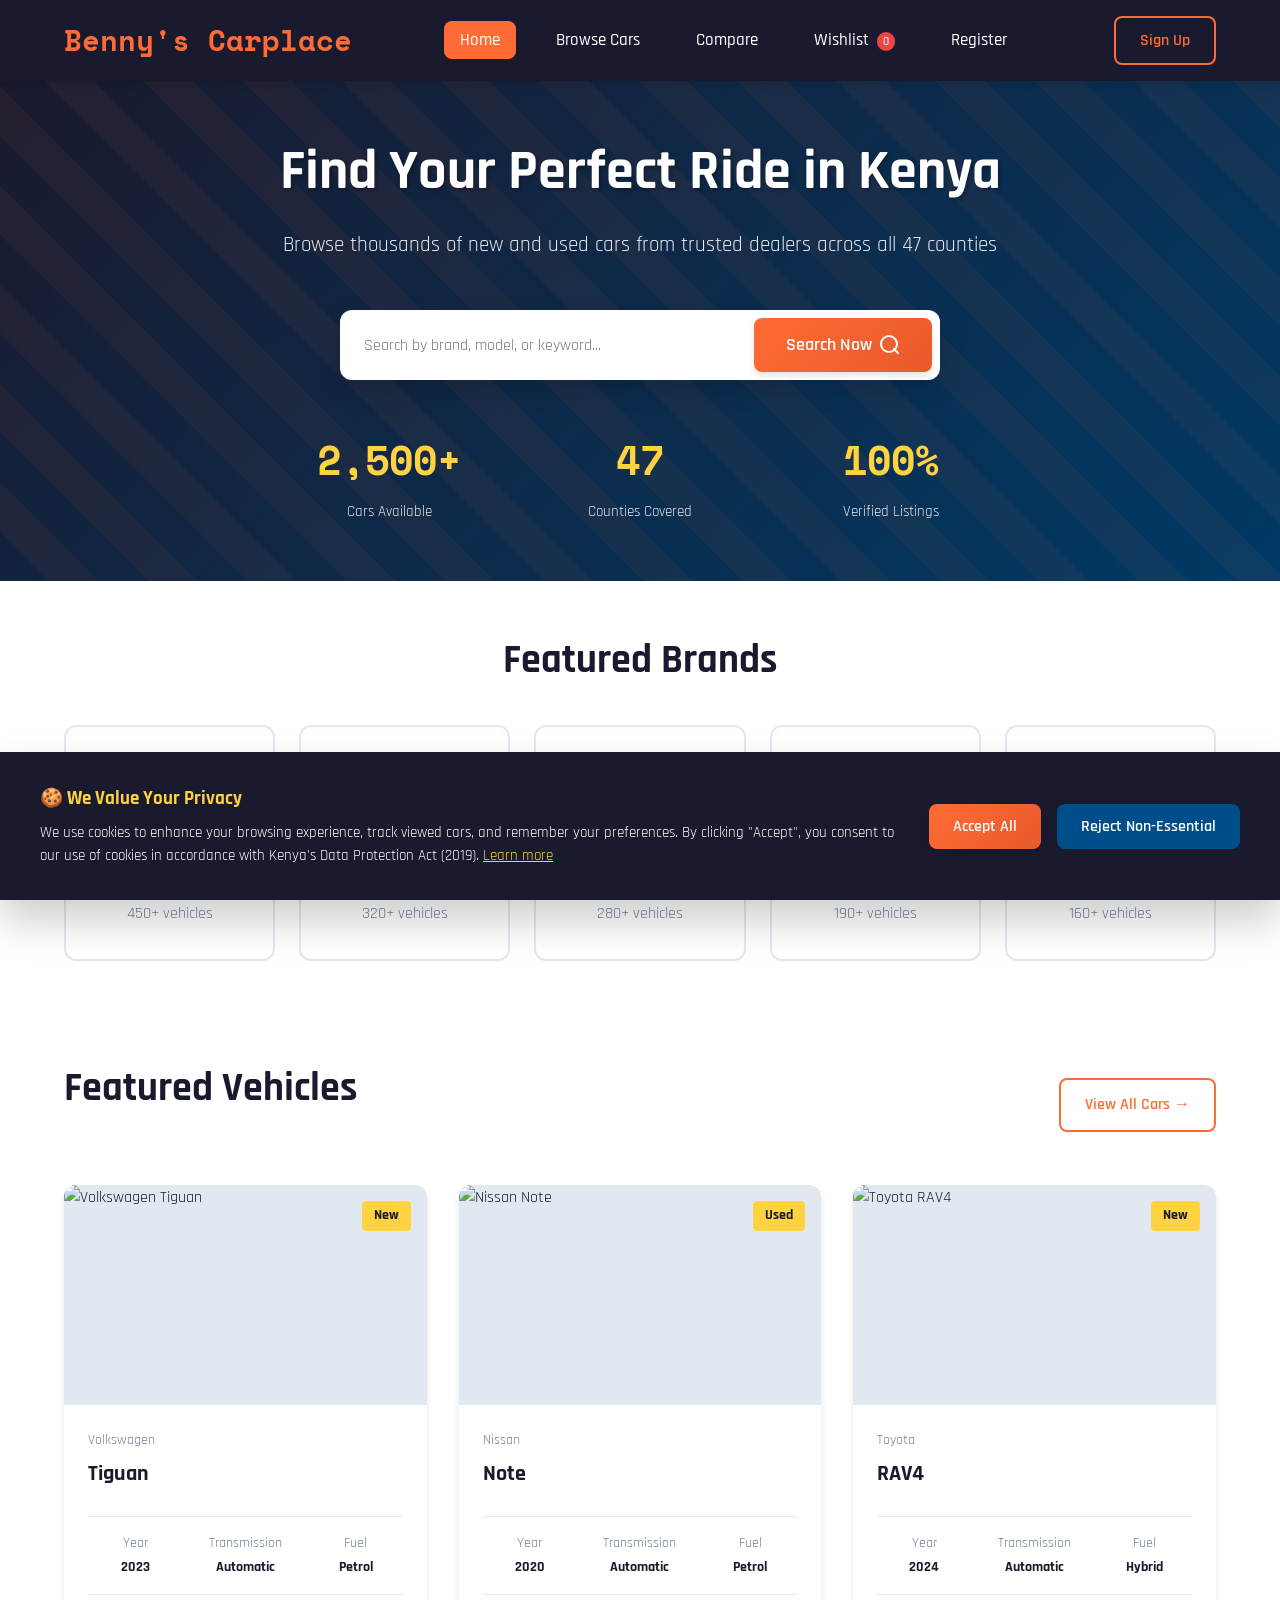
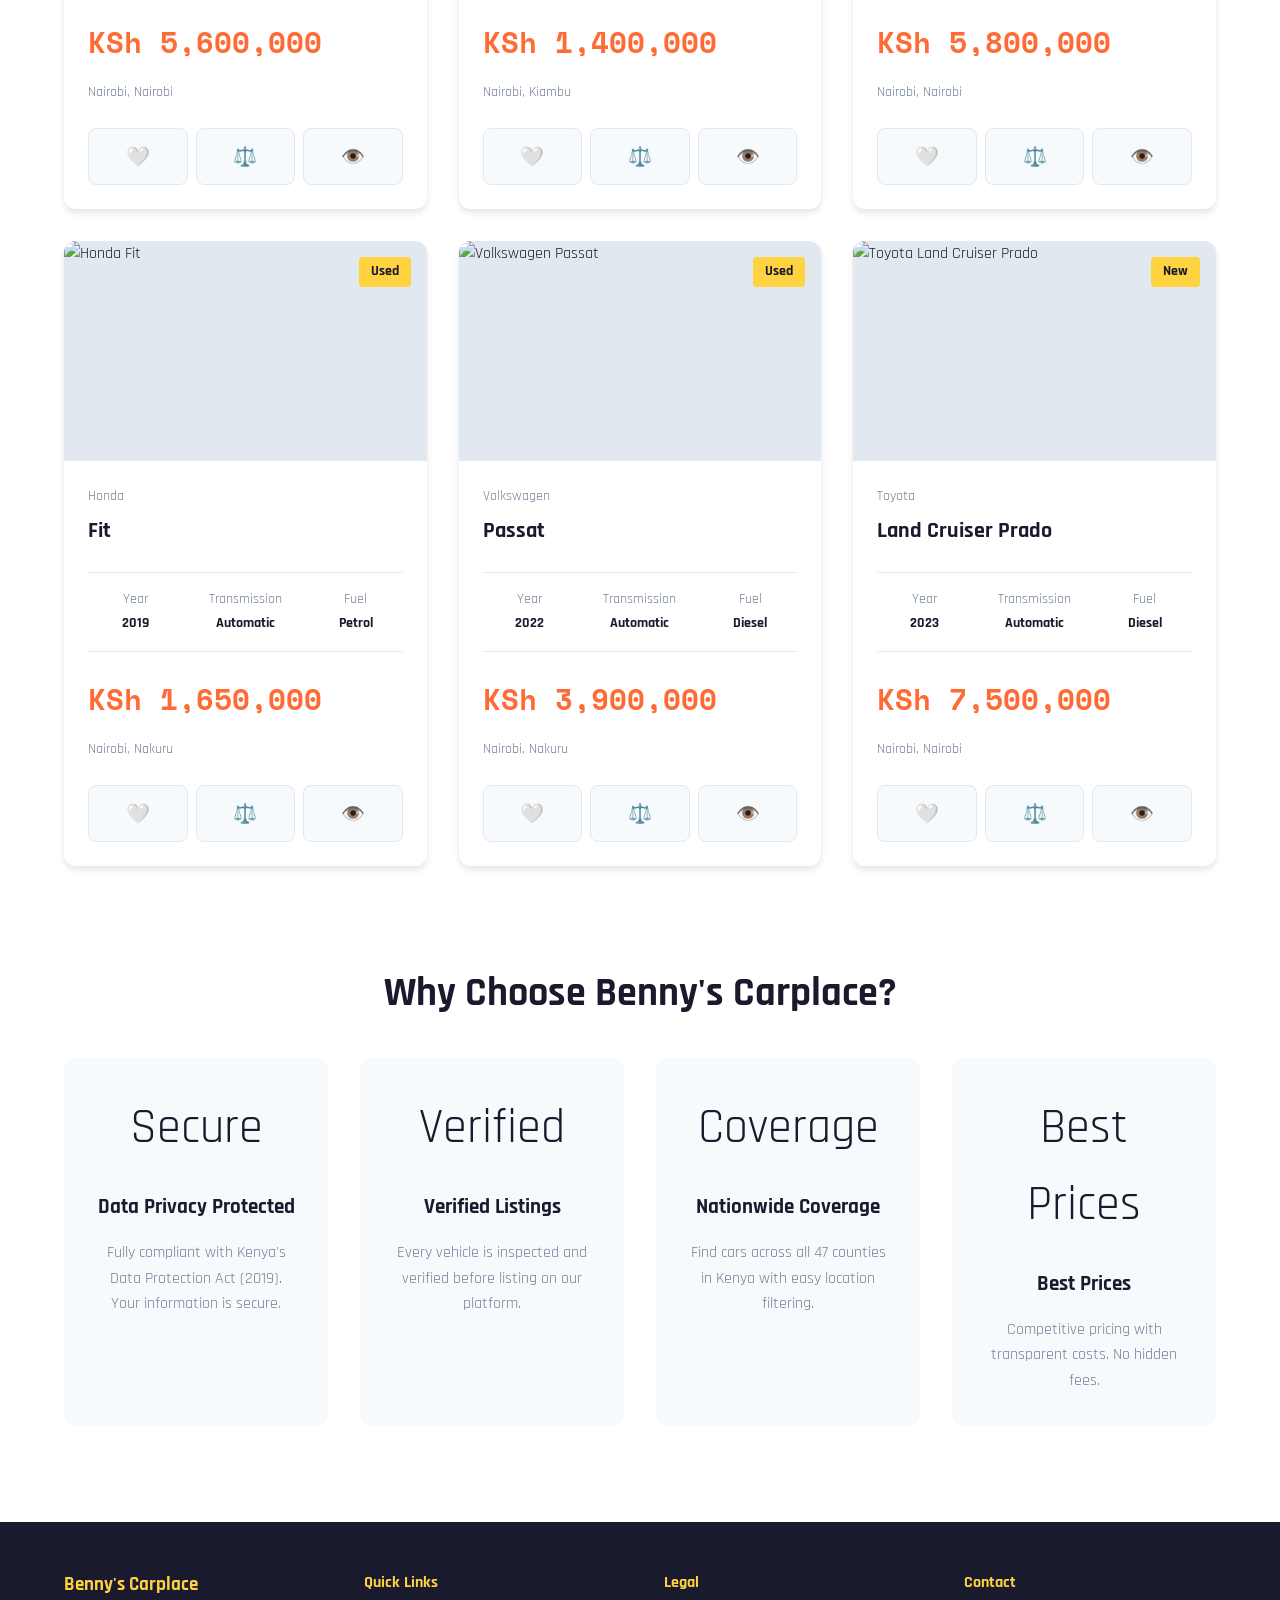
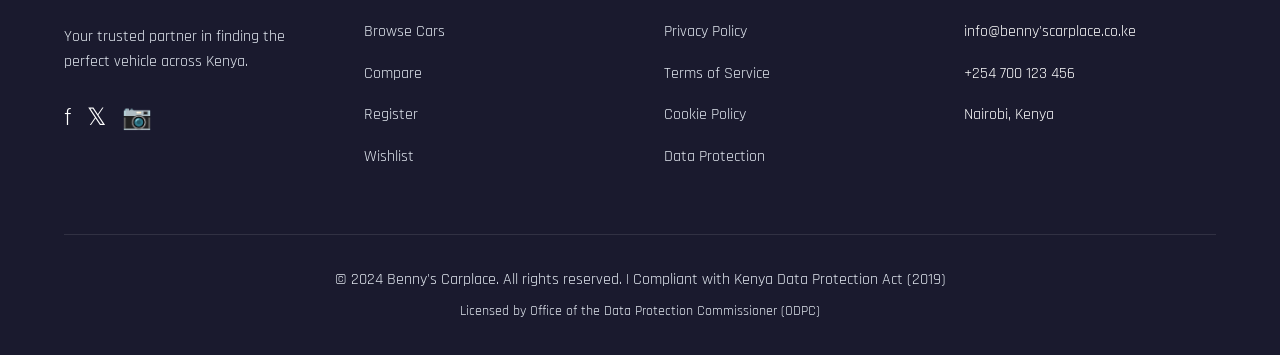
==== commit 6dfc2e3d: "Initial commit" ====
--- a/index.html
+++ b/index.html
@@ -4,7 +4,7 @@
     <meta charset="UTF-8">
     <meta name="viewport" content="width=device-width, initial-scale=1.0">
     <meta name="description" content="Kenya's trusted marketplace for new and used cars. Find Toyota, Nissan, Honda, Subaru, and Volkswagen vehicles.">
-    <title>AutoHub Kenya - Your Trusted Car Marketplace</title>
+    <title>Benny's Carplace - Your Trusted Car Marketplace</title>
     <link rel="stylesheet" href="styles.css">
     <link rel="preconnect" href="https://fonts.googleapis.com">
     <link rel="preconnect" href="https://fonts.gstatic.com" crossorigin>
@@ -30,8 +30,7 @@
         <div class="container">
             <div class="nav-brand">
                 <a href="index.html">
-                    <span class="logo">🚗 AutoHub</span>
-                    <span class="logo-subtitle">Kenya</span>
+                    <span class="logo">Benny's Carplace</span>
                 </a>
             </div>
             <ul class="nav-menu" id="navMenu">
@@ -90,27 +89,27 @@
             <h2 class="section-title">Featured Brands</h2>
             <div class="brands-grid">
                 <div class="brand-card" data-brand="toyota">
-                    <div class="brand-icon">🚙</div>
+                    <img src="images/toyota-logo-png-20196.jpg" alt="Toyota" class="brand-icon-img">
                     <h3>Toyota</h3>
                     <p>450+ vehicles</p>
                 </div>
                 <div class="brand-card" data-brand="nissan">
-                    <div class="brand-icon">🚗</div>
+                    <img src="images/nissan-logo-701.png" alt="Nissan" class="brand-icon-img">
                     <h3>Nissan</h3>
                     <p>320+ vehicles</p>
                 </div>
                 <div class="brand-card" data-brand="honda">
-                    <div class="brand-icon">🏎️</div>
+                    <img src="images/honda-png-logo-32835.png" alt="Honda" class="brand-icon-img">
                     <h3>Honda</h3>
                     <p>280+ vehicles</p>
                 </div>
                 <div class="brand-card" data-brand="subaru">
-                    <div class="brand-icon">🚐</div>
+                    <img src="images/subaru-logo.png" alt="Subaru" class="brand-icon-img">
                     <h3>Subaru</h3>
                     <p>190+ vehicles</p>
                 </div>
                 <div class="brand-card" data-brand="volkswagen">
-                    <div class="brand-icon">🚕</div>
+                    <img src="images/vw-logo-3312.png" alt="Volkswagen" class="brand-icon-img">
                     <h3>Volkswagen</h3>
                     <p>160+ vehicles</p>
                 </div>
@@ -134,25 +133,25 @@
     <!-- Why Choose Us -->
     <section class="features-section">
         <div class="container">
-            <h2 class="section-title">Why Choose AutoHub Kenya?</h2>
+            <h2 class="section-title">Why Choose Benny's Carplace?</h2>
             <div class="features-grid">
                 <div class="feature-card">
-                    <div class="feature-icon">🔒</div>
+                    <div class="feature-icon">Secure</div>
                     <h3>Data Privacy Protected</h3>
                     <p>Fully compliant with Kenya's Data Protection Act (2019). Your information is secure.</p>
                 </div>
                 <div class="feature-card">
-                    <div class="feature-icon">✓</div>
+                    <div class="feature-icon">Verified</div>
                     <h3>Verified Listings</h3>
                     <p>Every vehicle is inspected and verified before listing on our platform.</p>
                 </div>
                 <div class="feature-card">
-                    <div class="feature-icon">🌍</div>
+                    <div class="feature-icon">Coverage</div>
                     <h3>Nationwide Coverage</h3>
                     <p>Find cars across all 47 counties in Kenya with easy location filtering.</p>
                 </div>
                 <div class="feature-card">
-                    <div class="feature-icon">💰</div>
+                    <div class="feature-icon">Best Prices</div>
                     <h3>Best Prices</h3>
                     <p>Competitive pricing with transparent costs. No hidden fees.</p>
                 </div>
@@ -165,11 +164,11 @@
         <div class="container">
             <div class="footer-grid">
                 <div class="footer-col">
-                    <h3>AutoHub Kenya</h3>
+                    <h3>Benny's Carplace</h3>
                     <p>Your trusted partner in finding the perfect vehicle across Kenya.</p>
                     <div class="social-links">
-                        <a href="#" aria-label="Facebook">📘</a>
-                        <a href="#" aria-label="Twitter">🐦</a>
+                        <a href="#" aria-label="Facebook">f</a>
+                        <a href="#" aria-label="Twitter">𝕏</a>
                         <a href="#" aria-label="Instagram">📷</a>
                     </div>
                 </div>
@@ -194,14 +193,14 @@
                 <div class="footer-col">
                     <h4>Contact</h4>
                     <ul>
-                        <li>📧 info@autohub.co.ke</li>
-                        <li>📞 +254 700 123 456</li>
-                        <li>📍 Nairobi, Kenya</li>
+                        <li>info@benny'scarplace.co.ke</li>
+                        <li>+254 700 123 456</li>
+                        <li>Nairobi, Kenya</li>
                     </ul>
                 </div>
             </div>
             <div class="footer-bottom">
-                <p>&copy; 2024 AutoHub Kenya. All rights reserved. | Compliant with Kenya Data Protection Act (2019)</p>
+                <p>&copy; 2024 Benny's Carplace. All rights reserved. | Compliant with Kenya Data Protection Act (2019)</p>
                 <p class="footer-legal">Licensed by Office of the Data Protection Commissioner (ODPC)</p>
             </div>
         </div>
--- a/styles.css
+++ b/styles.css
@@ -1,5 +1,5 @@
 /* ========================================
-   AutoHub Kenya - Modern Car Marketplace
+   Benny's Carplace - Modern Car Marketplace
    Professional & Vibrant Design System
    ======================================== */
 
@@ -400,6 +400,18 @@
 .brand-icon {
     font-size: 3rem;
     margin-bottom: var(--spacing-sm);
+}
+
+.brand-icon-img {
+    width: 80px;
+    height: 80px;
+    object-fit: contain;
+    margin-bottom: var(--spacing-sm);
+    transition: transform 0.3s ease;
+}
+
+.brand-card:hover .brand-icon-img {
+    transform: scale(1.1);
 }
 
 .brand-card h3 {
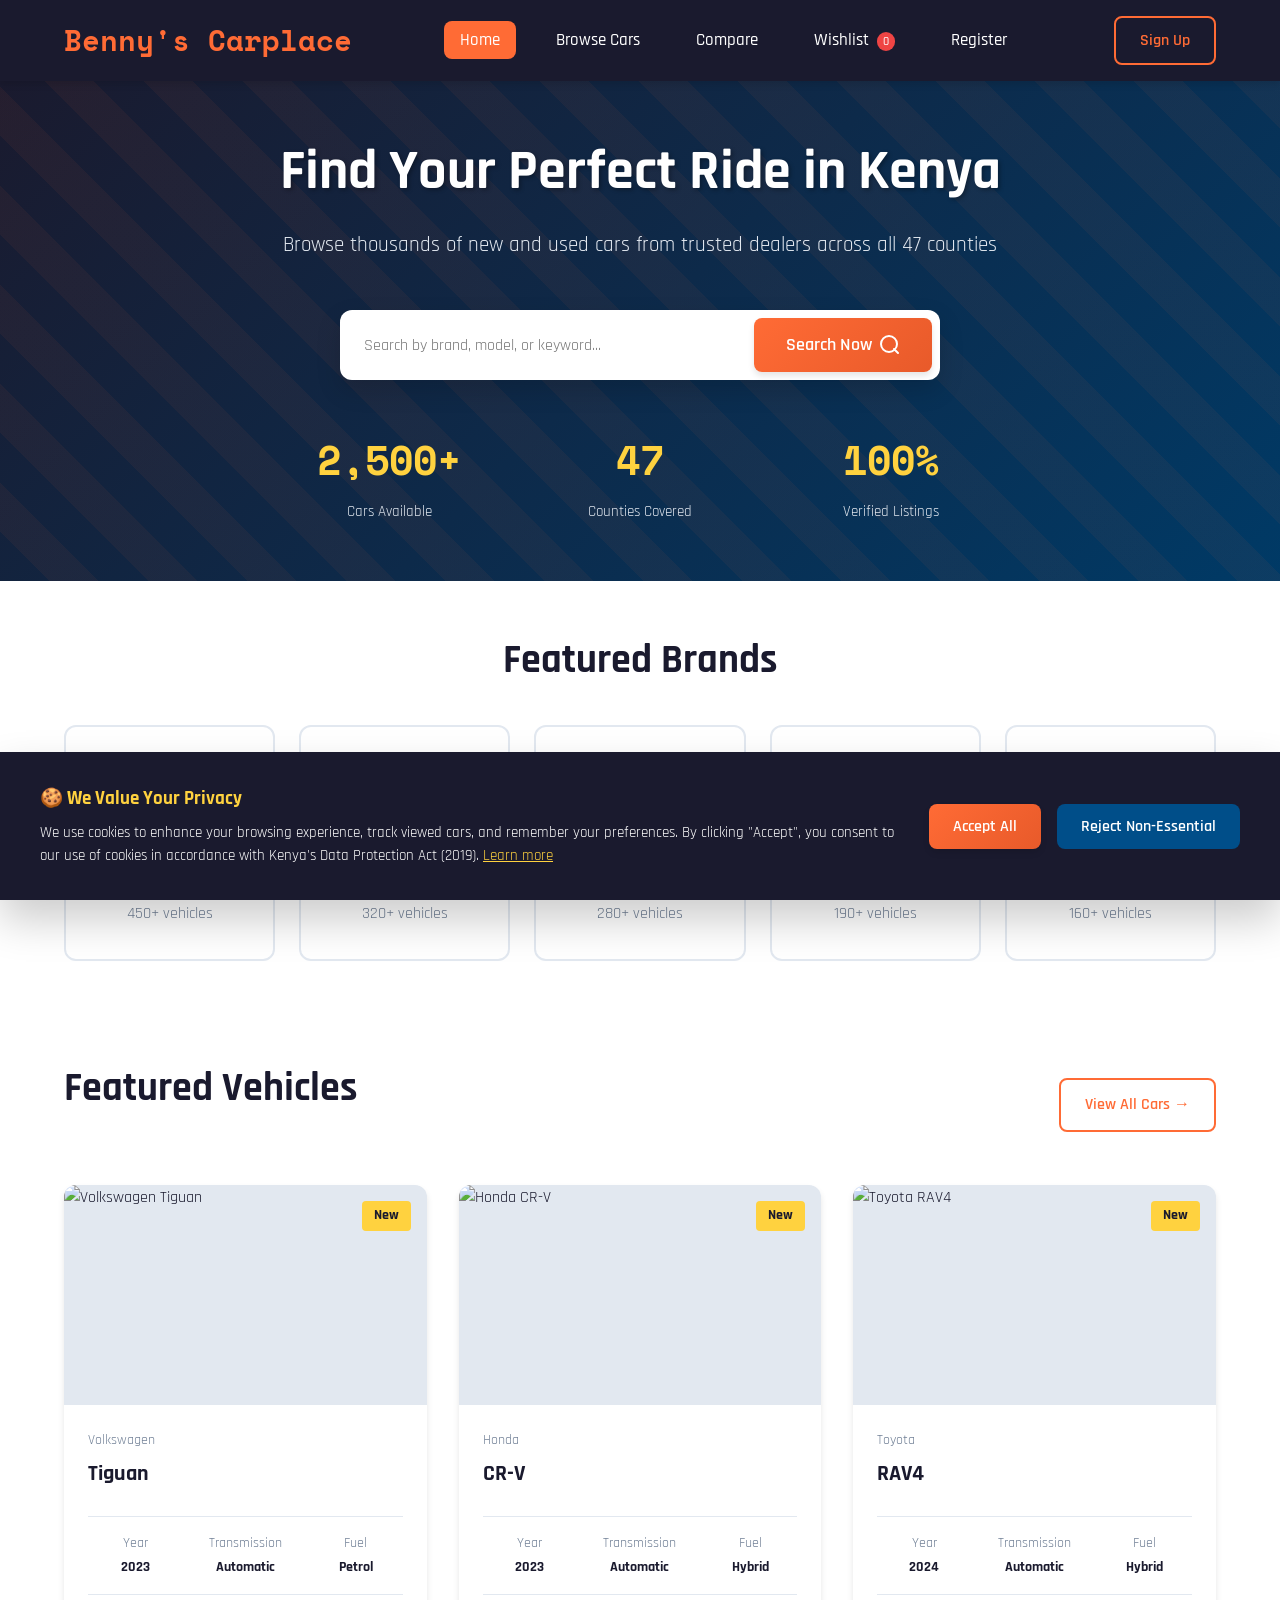
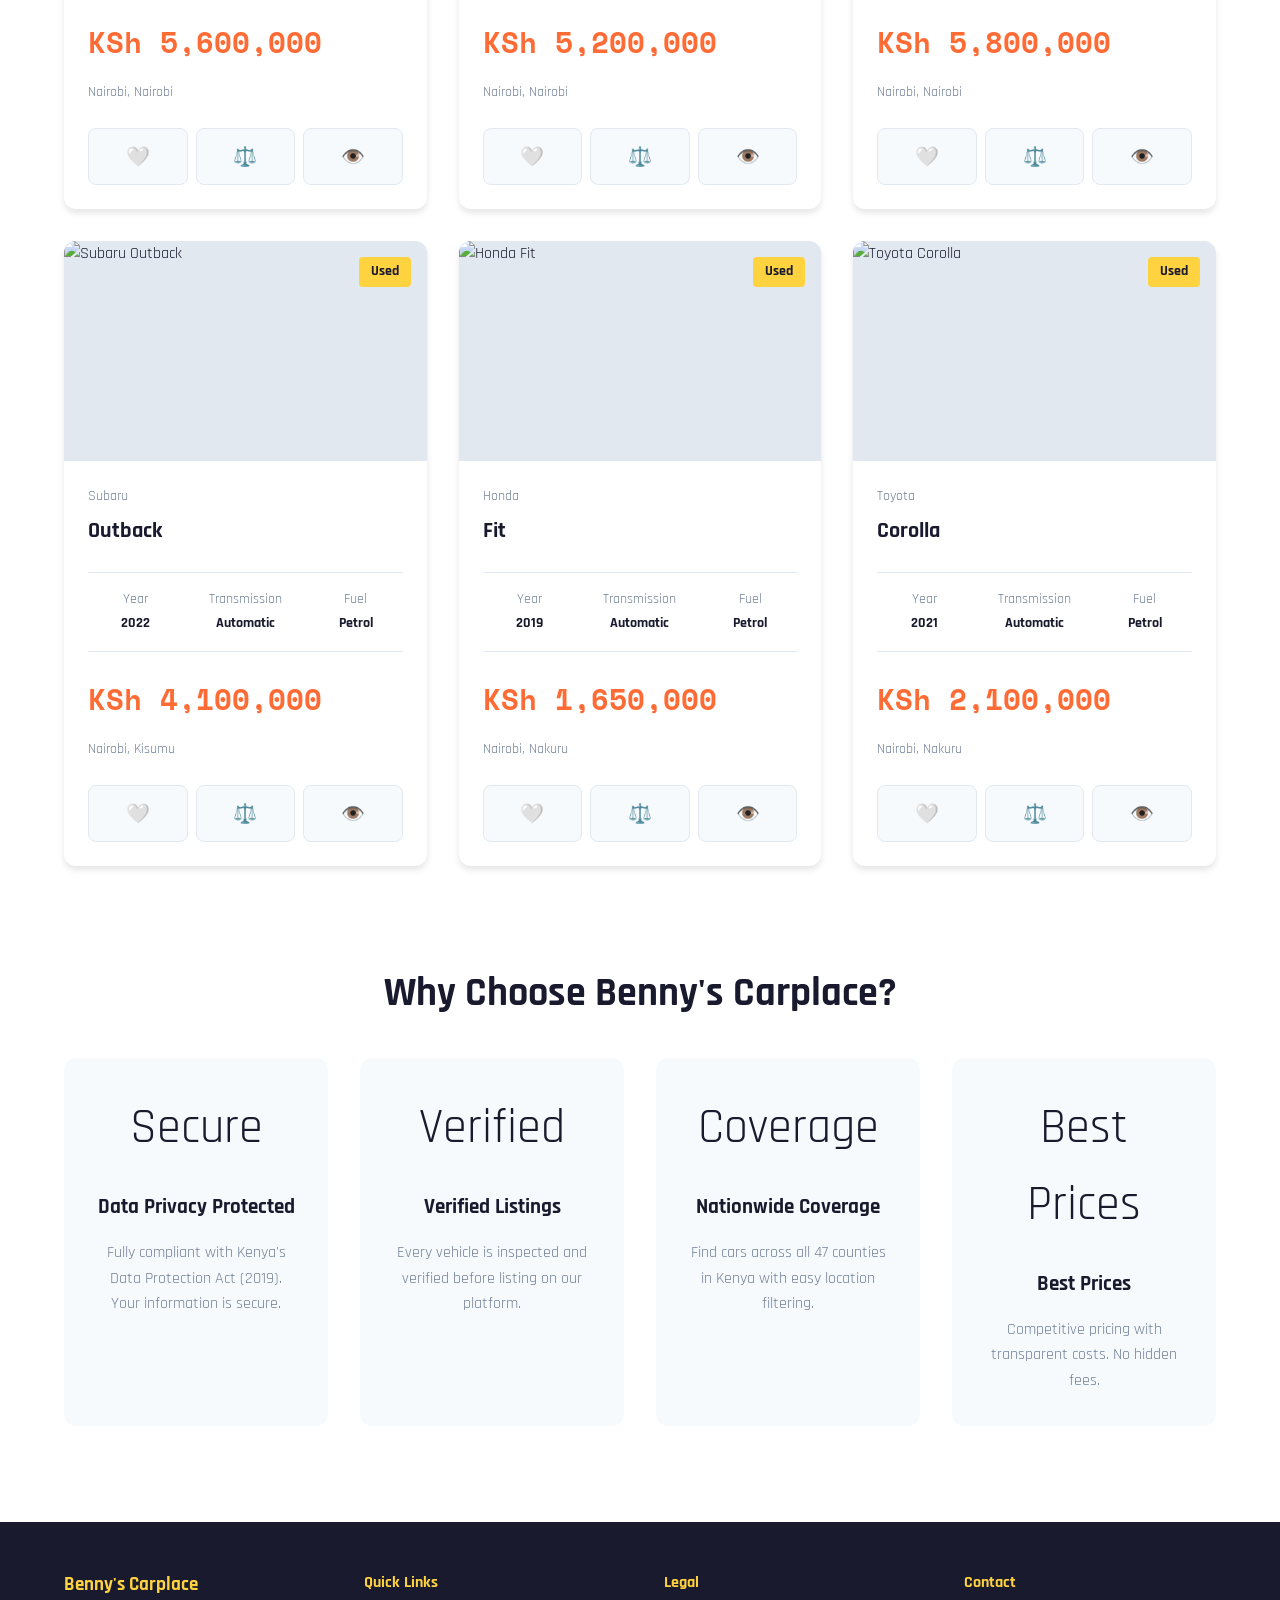
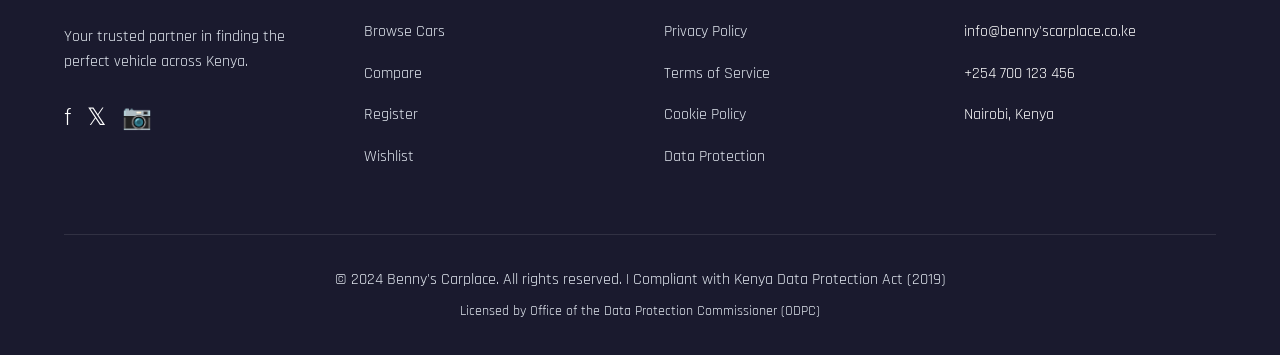
==== commit 8a0c3bdc: "Updated commit" ====
--- a/index.html
+++ b/index.html
@@ -104,7 +104,7 @@
                     <p>280+ vehicles</p>
                 </div>
                 <div class="brand-card" data-brand="subaru">
-                    <img src="images/subaru-logo.png" alt="Subaru" class="brand-icon-img">
+                    <img src="images/Subaru-Logo.png" alt="Subaru" class="brand-icon-img">
                     <h3>Subaru</h3>
                     <p>190+ vehicles</p>
                 </div>
